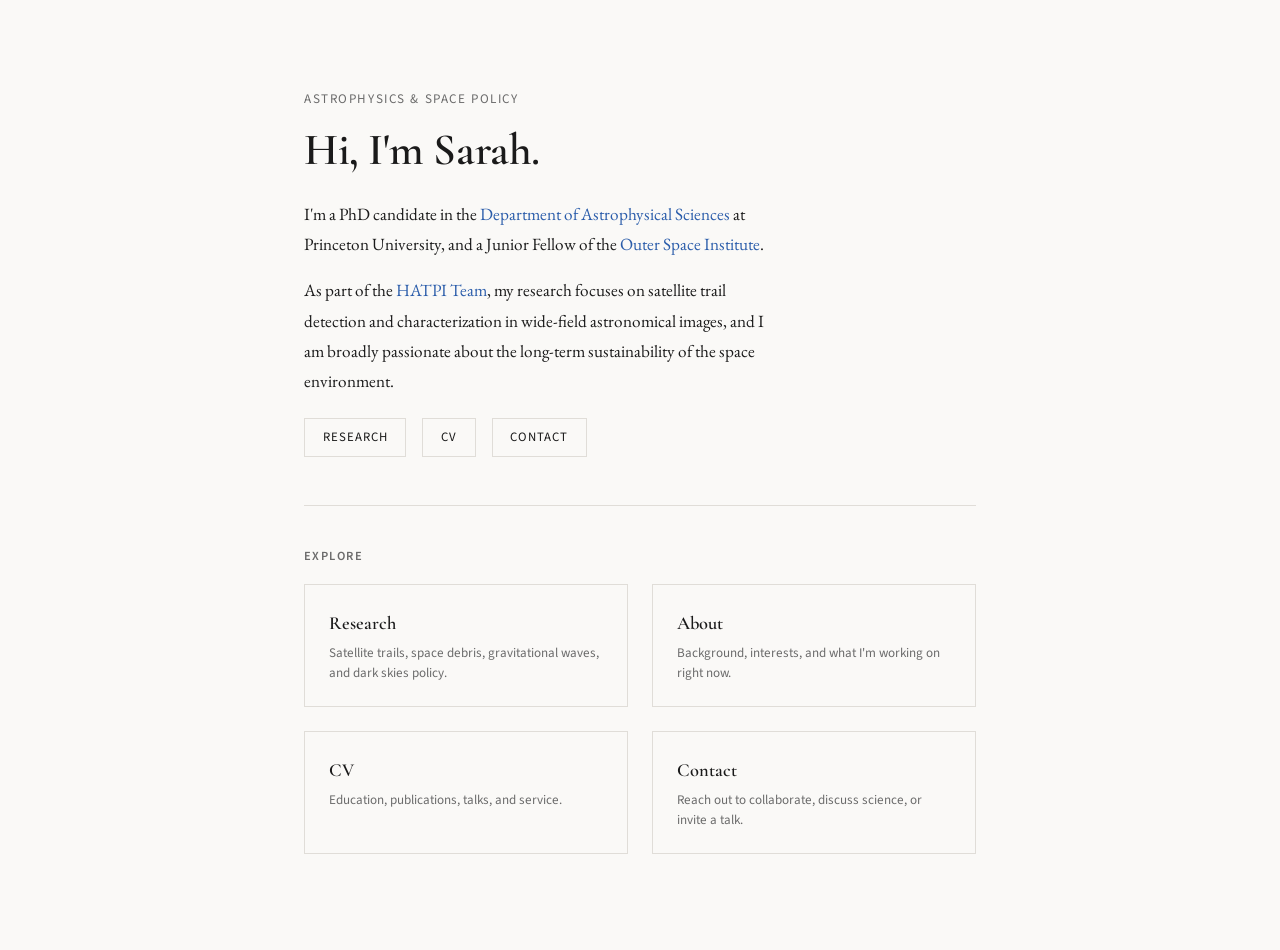
==== index.html @ 25953d13 "Add HATPI Team affiliation to research description" ====
<!DOCTYPE html>
<html lang="en">
<head>
  <meta charset="UTF-8" />
  <meta name="viewport" content="width=device-width, initial-scale=1" />
  <title>Sarah Thiele | Astrophysics</title>
  <meta name="description" content="Sarah Thiele — PhD candidate in astrophysics at Princeton University studying satellite trails and space sustainability." />
  <link rel="preconnect" href="https://fonts.googleapis.com" />
  <link rel="preconnect" href="https://fonts.gstatic.com" crossorigin />
  <link href="https://fonts.googleapis.com/css2?family=Cormorant+Garamond:wght@400;600&family=EB+Garamond:ital,wght@0,400;1,400&family=Source+Sans+3:wght@300;400;600&display=swap" rel="stylesheet" />
  <link rel="stylesheet" href="style.css" />
</head>
<body>
<script src="nav.js"></script>

<main>
  <section class="hero">
    <div class="hero-text">
      <p class="tagline">Astrophysics &amp; Space Policy</p>
      <h1>Hi, I'm Sarah.</h1>
      <p>
        I'm a PhD candidate in the <a href="https://www.astro.princeton.edu/">Department of Astrophysical Sciences</a> at Princeton University, and a Junior Fellow of the <a href="http://outerspaceinstitute.ca/">Outer Space Institute</a>.
      </p>
      <p>
        As part of the <a href="https://hatpi.org/">HATPI Team</a>, my research focuses on satellite trail detection and characterization in wide-field astronomical images, and I am broadly passionate about the long-term sustainability of the space environment.
      </p>
      <div class="hero-links">
        <a class="btn" href="research.html">Research</a>
        <a class="btn" href="cv.html">CV</a>
        <a class="btn" href="contact.html">Contact</a>
      </div>
    </div>
    <div class="hero-photo">
      <!--
        Replace the src below with your own photo.
        Rename your photo file to "photo.jpg" and put it in the same folder,
        or update the path here.
      -->
      <img src="photo.jpg" alt="Sarah Thiele" onerror="this.style.display='none'" />
    </div>
  </section>

  <h3>Explore</h3>
  <div class="quick-links">
    <a class="ql-card" href="research.html">
      <div class="ql-title">Research</div>
      <div class="ql-desc">Satellite trails, space debris, gravitational waves, and dark skies policy.</div>
    </a>
    <a class="ql-card" href="about.html">
      <div class="ql-title">About</div>
      <div class="ql-desc">Background, interests, and what I'm working on right now.</div>
    </a>
    <a class="ql-card" href="cv.html">
      <div class="ql-title">CV</div>
      <div class="ql-desc">Education, publications, talks, and service.</div>
    </a>
    <a class="ql-card" href="contact.html">
      <div class="ql-title">Contact</div>
      <div class="ql-desc">Reach out to collaborate, discuss science, or invite a talk.</div>
    </a>
  </div>
</main>

</body>
</html>
---- style.css ----
/* ─── Tokens ─────────────────────────────────────────────── */
:root {
  --bg:       #faf9f7;
  --fg:       #1a1a1a;
  --muted:    #6b6b6b;
  --rule:     #e0ddd8;
  --accent:   #2a5caa;
  --accent-h: #1e4488;
  --max:      720px;
  --nav-h:    60px;
}

/* ─── Reset ──────────────────────────────────────────────── */
*, *::before, *::after { box-sizing: border-box; margin: 0; padding: 0; }
html { font-size: 16px; scroll-behavior: smooth; }

body {
  background: var(--bg);
  color: var(--fg);
  font-family: 'EB Garamond', Georgia, serif;
  font-size: 1.075rem;
  line-height: 1.75;
  -webkit-font-smoothing: antialiased;
}

/* ─── Nav ────────────────────────────────────────────────── */
nav {
  position: sticky;
  top: 0;
  z-index: 100;
  background: var(--bg);
  border-bottom: 1px solid var(--rule);
  height: var(--nav-h);
  display: flex;
  align-items: center;
}

nav .inner {
  max-width: var(--max);
  width: 100%;
  margin: 0 auto;
  padding: 0 1.5rem;
  display: flex;
  justify-content: space-between;
  align-items: center;
}

nav .brand {
  font-family: 'Cormorant Garamond', Georgia, serif;
  font-size: 1.2rem;
  font-weight: 600;
  letter-spacing: 0.02em;
  color: var(--fg);
  text-decoration: none;
}

nav ul {
  list-style: none;
  display: flex;
  gap: 1.8rem;
}

nav ul a {
  font-family: 'Source Sans 3', sans-serif;
  font-size: 0.82rem;
  font-weight: 400;
  letter-spacing: 0.1em;
  text-transform: uppercase;
  color: var(--muted);
  text-decoration: none;
  transition: color 0.15s;
}

nav ul a:hover,
nav ul a.active { color: var(--fg); }

/* ─── Layout ─────────────────────────────────────────────── */
main {
  max-width: var(--max);
  margin: 0 auto;
  padding: 3.5rem 1.5rem 6rem;
}

/* ─── Typography ─────────────────────────────────────────── */
h1 {
  font-family: 'Cormorant Garamond', Georgia, serif;
  font-size: clamp(2rem, 5vw, 2.8rem);
  font-weight: 600;
  line-height: 1.15;
  letter-spacing: -0.01em;
  margin-bottom: 1.4rem;
}

h2 {
  font-family: 'Cormorant Garamond', Georgia, serif;
  font-size: 1.55rem;
  font-weight: 600;
  margin: 2.8rem 0 0.7rem;
  letter-spacing: -0.005em;
}

h3 {
  font-family: 'Source Sans 3', sans-serif;
  font-size: 0.78rem;
  font-weight: 600;
  letter-spacing: 0.12em;
  text-transform: uppercase;
  color: var(--muted);
  margin: 2rem 0 0.5rem;
}

p { margin-bottom: 1rem; }
p:last-child { margin-bottom: 0; }

a { color: var(--accent); text-decoration: none; }
a:hover { color: var(--accent-h); text-decoration: underline; }

hr {
  border: none;
  border-top: 1px solid var(--rule);
  margin: 2.5rem 0;
}

/* ─── Home hero ──────────────────────────────────────────── */
.hero {
  display: grid;
  grid-template-columns: 1fr 160px;
  gap: 2.5rem;
  align-items: start;
  padding: 2rem 0 3rem;
  border-bottom: 1px solid var(--rule);
  margin-bottom: 2.5rem;
}

.hero-text .tagline {
  font-family: 'Source Sans 3', sans-serif;
  font-size: 0.82rem;
  letter-spacing: 0.12em;
  text-transform: uppercase;
  color: var(--muted);
  margin-bottom: 0.9rem;
}

.hero-photo img {
  width: 160px;
  height: 160px;
  border-radius: 50%;
  object-fit: cover;
  display: block;
  filter: grayscale(10%);
}

.hero-links {
  display: flex;
  gap: 1rem;
  flex-wrap: wrap;
  margin-top: 1.4rem;
}

.btn {
  font-family: 'Source Sans 3', sans-serif;
  font-size: 0.8rem;
  letter-spacing: 0.08em;
  text-transform: uppercase;
  color: var(--fg);
  border: 1px solid var(--rule);
  padding: 0.45rem 1.1rem;
  text-decoration: none;
  transition: border-color 0.15s, color 0.15s;
}

.btn:hover {
  border-color: var(--fg);
  color: var(--fg);
  text-decoration: none;
}

/* ─── Home quick-links section ───────────────────────────── */
.quick-links {
  display: grid;
  grid-template-columns: repeat(2, 1fr);
  gap: 1.5rem;
  margin-top: 1rem;
}

.ql-card {
  border: 1px solid var(--rule);
  padding: 1.4rem 1.5rem;
  text-decoration: none;
  color: var(--fg);
  transition: border-color 0.15s;
  display: block;
}

.ql-card:hover { border-color: var(--accent); text-decoration: none; }

.ql-card .ql-title {
  font-family: 'Cormorant Garamond', Georgia, serif;
  font-size: 1.15rem;
  font-weight: 600;
  margin-bottom: 0.3rem;
}

.ql-card .ql-desc {
  font-family: 'Source Sans 3', sans-serif;
  font-size: 0.82rem;
  color: var(--muted);
  line-height: 1.5;
}

/* ─── Research cards ─────────────────────────────────────── */
.research-item {
  border-top: 1px solid var(--rule);
  padding: 2rem 0;
}

.research-item:last-child { border-bottom: 1px solid var(--rule); }

.research-item .meta {
  font-family: 'Source Sans 3', sans-serif;
  font-size: 0.78rem;
  letter-spacing: 0.08em;
  text-transform: uppercase;
  color: var(--muted);
  margin-bottom: 0.5rem;
}

.research-item h2 {
  margin: 0 0 0.7rem;
  font-size: 1.25rem;
}

.research-item .tags {
  display: flex;
  flex-wrap: wrap;
  gap: 0.4rem;
  margin-top: 0.9rem;
}

.tag {
  font-family: 'Source Sans 3', sans-serif;
  font-size: 0.72rem;
  letter-spacing: 0.06em;
  text-transform: uppercase;
  border: 1px solid var(--rule);
  color: var(--muted);
  padding: 0.2rem 0.6rem;
}

/* ─── CV-style table ─────────────────────────────────────── */
.cv-section { margin-bottom: 2.5rem; }

.cv-row {
  display: grid;
  grid-template-columns: 90px 1fr;
  gap: 1rem;
  padding: 0.6rem 0;
  border-top: 1px solid var(--rule);
  font-size: 0.97rem;
}

.cv-row:last-child { border-bottom: 1px solid var(--rule); }

.cv-year {
  font-family: 'Source Sans 3', sans-serif;
  font-size: 0.78rem;
  color: var(--muted);
  padding-top: 0.15rem;
}

/* ─── Contact ────────────────────────────────────────────── */
.contact-grid {
  display: grid;
  grid-template-columns: 1fr 1fr;
  gap: 1.5rem;
  margin-top: 1.5rem;
}

.contact-item .label {
  font-family: 'Source Sans 3', sans-serif;
  font-size: 0.72rem;
  letter-spacing: 0.12em;
  text-transform: uppercase;
  color: var(--muted);
  margin-bottom: 0.3rem;
}

/* ─── Footer ─────────────────────────────────────────────── */
footer {
  border-top: 1px solid var(--rule);
  padding: 2rem 1.5rem;
  text-align: center;
}

footer .inner {
  max-width: var(--max);
  margin: 0 auto;
  font-family: 'Source Sans 3', sans-serif;
  font-size: 0.78rem;
  color: var(--muted);
  display: flex;
  justify-content: space-between;
  align-items: center;
  flex-wrap: wrap;
  gap: 0.5rem;
}

footer .social-links { display: flex; gap: 1.2rem; }
footer .social-links a { color: var(--muted); transition: color 0.15s; }
footer .social-links a:hover { color: var(--fg); text-decoration: none; }

/* ─── Responsive ─────────────────────────────────────────── */
@media (max-width: 600px) {
  .hero { grid-template-columns: 1fr; }
  .hero-photo { display: none; }
  .quick-links { grid-template-columns: 1fr; }
  .contact-grid { grid-template-columns: 1fr; }
  .cv-row { grid-template-columns: 1fr; gap: 0.2rem; }
  nav ul { gap: 1rem; }
}
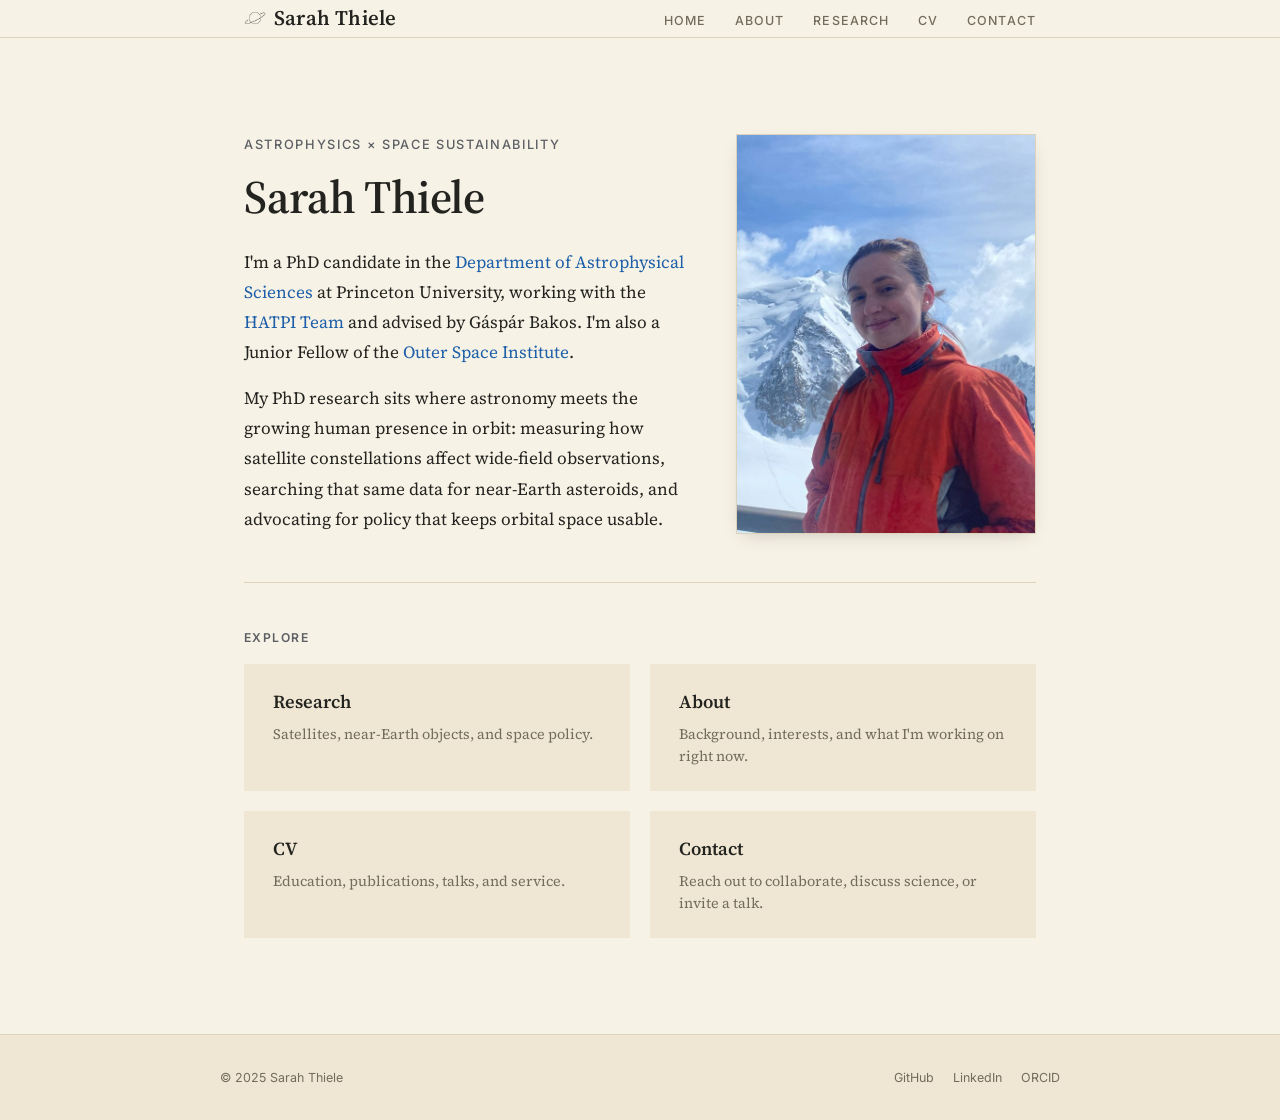
==== commit 633bb7ef: "Redesign site with academic cream/blue palette, new photo and content Overhauls the visual design (t" ====
--- a/index.html
+++ b/index.html
@@ -7,28 +7,24 @@
   <meta name="description" content="Sarah Thiele — PhD candidate in astrophysics at Princeton University studying satellite trails and space sustainability." />
   <link rel="preconnect" href="https://fonts.googleapis.com" />
   <link rel="preconnect" href="https://fonts.gstatic.com" crossorigin />
-  <link href="https://fonts.googleapis.com/css2?family=Cormorant+Garamond:wght@400;600&family=EB+Garamond:ital,wght@0,400;1,400&family=Source+Sans+3:wght@300;400;600&display=swap" rel="stylesheet" />
+  <link href="https://fonts.googleapis.com/css2?family=Source+Serif+4:ital,wght@0,400;0,600;1,400&family=Inter:wght@400;500;600&display=swap" rel="stylesheet" />
+  <link rel="icon" type="image/png" href="saturn-icon.png" />
   <link rel="stylesheet" href="style.css" />
 </head>
 <body>
-<script src="nav.js"></script>
+<script src="nav.js" defer></script>
 
 <main>
   <section class="hero">
     <div class="hero-text">
-      <p class="tagline">Astrophysics &amp; Space Policy</p>
-      <h1>Hi, I'm Sarah.</h1>
+      <p class="tagline">Astrophysics × Space Sustainability</p>
+      <h1>Sarah Thiele</h1>
       <p>
-        I'm a PhD candidate in the <a href="https://www.astro.princeton.edu/">Department of Astrophysical Sciences</a> at Princeton University, and a Junior Fellow of the <a href="http://outerspaceinstitute.ca/">Outer Space Institute</a>.
+        I'm a PhD candidate in the <a href="https://www.astro.princeton.edu/">Department of Astrophysical Sciences</a> at Princeton University, working with the <a href="https://hatpi.org/">HATPI Team</a> and advised by Gáspár Bakos. I'm also a Junior Fellow of the <a href="http://outerspaceinstitute.ca/">Outer Space Institute</a>.
       </p>
       <p>
-        As part of the <a href="https://hatpi.org/">HATPI Team</a>, my research focuses on satellite trail detection and characterization in wide-field astronomical images, and I am broadly passionate about the long-term sustainability of the space environment.
+        My PhD research sits where astronomy meets the growing human presence in orbit: measuring how satellite constellations affect wide-field observations, searching that same data for near-Earth asteroids, and advocating for policy that keeps orbital space usable.
       </p>
-      <div class="hero-links">
-        <a class="btn" href="research.html">Research</a>
-        <a class="btn" href="cv.html">CV</a>
-        <a class="btn" href="contact.html">Contact</a>
-      </div>
     </div>
     <div class="hero-photo">
       <!--
@@ -44,7 +40,7 @@
   <div class="quick-links">
     <a class="ql-card" href="research.html">
       <div class="ql-title">Research</div>
-      <div class="ql-desc">Satellite trails, space debris, gravitational waves, and dark skies policy.</div>
+      <div class="ql-desc">Satellites, near-Earth objects, and space policy.</div>
     </a>
     <a class="ql-card" href="about.html">
       <div class="ql-title">About</div>
--- a/style.css
+++ b/style.css
@@ -1,26 +1,34 @@
 /* ─── Tokens ─────────────────────────────────────────────── */
 :root {
-  --bg:       #faf9f7;
-  --fg:       #1a1a1a;
-  --muted:    #6b6b6b;
-  --rule:     #e0ddd8;
-  --accent:   #2a5caa;
-  --accent-h: #1e4488;
-  --max:      720px;
-  --nav-h:    60px;
+  --bg:        #f7f2e6;
+  --bg-soft:   #efe7d4;
+  --fg:        #23231f;
+  --muted:     #726c5c;
+  --rule:      #ddd3ba;
+  --blue:      #1d5fa8;
+  --blue-h:    #123f75;
+  --slate:     #5c5f63;
+  --slate-bg:  #e6e4de;
+  --max:       840px;
+  --nav-h:     64px;
 }
 
 /* ─── Reset ──────────────────────────────────────────────── */
 *, *::before, *::after { box-sizing: border-box; margin: 0; padding: 0; }
 html { font-size: 16px; scroll-behavior: smooth; }
 
+html, body { height: 100%; }
+
 body {
   background: var(--bg);
   color: var(--fg);
-  font-family: 'EB Garamond', Georgia, serif;
+  font-family: 'Source Serif 4', Georgia, serif;
   font-size: 1.075rem;
   line-height: 1.75;
   -webkit-font-smoothing: antialiased;
+  display: flex;
+  flex-direction: column;
+  min-height: 100vh;
 }
 
 /* ─── Nav ────────────────────────────────────────────────── */
@@ -46,14 +54,21 @@
 }
 
 nav .brand {
-  font-family: 'Cormorant Garamond', Georgia, serif;
-  font-size: 1.2rem;
-  font-weight: 600;
-  letter-spacing: 0.02em;
+  display: flex;
+  align-items: center;
+  gap: 0.5rem;
+  font-family: 'Source Serif 4', Georgia, serif;
+  font-size: 1.3rem;
+  font-weight: 600;
+  letter-spacing: 0.01em;
   color: var(--fg);
   text-decoration: none;
 }
 
+nav .brand img {
+  opacity: 0.95;
+}
+
 nav ul {
   list-style: none;
   display: flex;
@@ -61,30 +76,49 @@
 }
 
 nav ul a {
-  font-family: 'Source Sans 3', sans-serif;
-  font-size: 0.82rem;
-  font-weight: 400;
-  letter-spacing: 0.1em;
+  position: relative;
+  font-family: 'Inter', sans-serif;
+  font-size: 0.78rem;
+  font-weight: 500;
+  letter-spacing: 0.09em;
   text-transform: uppercase;
   color: var(--muted);
   text-decoration: none;
+  padding-bottom: 0.3rem;
   transition: color 0.15s;
 }
 
-nav ul a:hover,
+nav ul a::after {
+  content: '';
+  position: absolute;
+  left: 0;
+  right: 0;
+  bottom: 0;
+  height: 2px;
+  background: var(--blue);
+  transform: scaleX(0);
+  transform-origin: left;
+  transition: transform 0.2s ease;
+}
+
+nav ul a:hover { color: var(--fg); }
+nav ul a:hover::after,
+nav ul a.active::after { transform: scaleX(1); }
 nav ul a.active { color: var(--fg); }
 
 /* ─── Layout ─────────────────────────────────────────────── */
 main {
+  flex: 1 0 auto;
+  width: 100%;
   max-width: var(--max);
   margin: 0 auto;
-  padding: 3.5rem 1.5rem 6rem;
+  padding: 3.75rem 1.5rem 6rem;
 }
 
 /* ─── Typography ─────────────────────────────────────────── */
 h1 {
-  font-family: 'Cormorant Garamond', Georgia, serif;
-  font-size: clamp(2rem, 5vw, 2.8rem);
+  font-family: 'Source Serif 4', Georgia, serif;
+  font-size: clamp(2.1rem, 5vw, 2.9rem);
   font-weight: 600;
   line-height: 1.15;
   letter-spacing: -0.01em;
@@ -92,28 +126,28 @@
 }
 
 h2 {
-  font-family: 'Cormorant Garamond', Georgia, serif;
-  font-size: 1.55rem;
+  font-family: 'Source Serif 4', Georgia, serif;
+  font-size: 1.5rem;
   font-weight: 600;
   margin: 2.8rem 0 0.7rem;
   letter-spacing: -0.005em;
 }
 
 h3 {
-  font-family: 'Source Sans 3', sans-serif;
-  font-size: 0.78rem;
+  font-family: 'Inter', sans-serif;
+  font-size: 0.76rem;
   font-weight: 600;
   letter-spacing: 0.12em;
   text-transform: uppercase;
-  color: var(--muted);
+  color: var(--slate);
   margin: 2rem 0 0.5rem;
 }
 
 p { margin-bottom: 1rem; }
 p:last-child { margin-bottom: 0; }
 
-a { color: var(--accent); text-decoration: none; }
-a:hover { color: var(--accent-h); text-decoration: underline; }
+a { color: var(--blue); text-decoration: none; border-bottom: 1px solid transparent; }
+a:hover { color: var(--blue-h); border-bottom-color: currentColor; text-decoration: none; }
 
 hr {
   border: none;
@@ -121,89 +155,126 @@
   margin: 2.5rem 0;
 }
 
+/* ─── Section divider (hr / tick / label / tick / hr) ───────── */
+.section-divider {
+  display: flex;
+  flex-direction: column;
+  align-items: center;
+  margin: 3.5rem 0;
+}
+
+.section-divider hr {
+  width: 100%;
+  margin: 0;
+}
+
+.section-divider .divider-tick {
+  width: 1px;
+  height: 1.5rem;
+  background: var(--rule);
+}
+
+.section-divider h3 {
+  margin: 0.6rem 0;
+}
+
 /* ─── Home hero ──────────────────────────────────────────── */
 .hero {
   display: grid;
-  grid-template-columns: 1fr 160px;
-  gap: 2.5rem;
-  align-items: start;
-  padding: 2rem 0 3rem;
+  grid-template-columns: 1fr 300px;
+  gap: 2.75rem;
+  align-items: stretch;
+  padding: 2.25rem 0 3rem;
   border-bottom: 1px solid var(--rule);
-  margin-bottom: 2.5rem;
+  margin-bottom: 2.75rem;
 }
 
 .hero-text .tagline {
-  font-family: 'Source Sans 3', sans-serif;
-  font-size: 0.82rem;
-  letter-spacing: 0.12em;
-  text-transform: uppercase;
-  color: var(--muted);
+  font-family: 'Inter', sans-serif;
+  font-size: 0.8rem;
+  font-weight: 500;
+  letter-spacing: 0.13em;
+  text-transform: uppercase;
+  color: var(--slate);
   margin-bottom: 0.9rem;
 }
 
+.hero-photo {
+  height: 100%;
+}
+
 .hero-photo img {
-  width: 160px;
-  height: 160px;
-  border-radius: 50%;
+  width: 100%;
+  height: 100%;
+  min-height: 285px;
+  border-radius: 0;
   object-fit: cover;
   display: block;
-  filter: grayscale(10%);
+  border: 1px solid var(--rule);
+  box-shadow: 0 6px 18px -8px rgba(35, 35, 31, 0.25);
 }
 
 .hero-links {
   display: flex;
-  gap: 1rem;
+  gap: 0.9rem;
   flex-wrap: wrap;
-  margin-top: 1.4rem;
+  margin-top: 1.5rem;
 }
 
 .btn {
-  font-family: 'Source Sans 3', sans-serif;
-  font-size: 0.8rem;
-  letter-spacing: 0.08em;
-  text-transform: uppercase;
-  color: var(--fg);
-  border: 1px solid var(--rule);
-  padding: 0.45rem 1.1rem;
+  font-family: 'Inter', sans-serif;
+  font-size: 0.78rem;
+  font-weight: 500;
+  letter-spacing: 0.07em;
+  text-transform: uppercase;
+  color: var(--blue);
+  border: 1px solid var(--blue);
+  border-bottom: 1px solid var(--blue);
+  padding: 0.5rem 1.2rem;
   text-decoration: none;
-  transition: border-color 0.15s, color 0.15s;
+  transition: background-color 0.15s, color 0.15s;
 }
 
 .btn:hover {
-  border-color: var(--fg);
-  color: var(--fg);
-  text-decoration: none;
+  background-color: var(--blue);
+  color: var(--bg);
+  border-bottom-color: var(--blue);
 }
 
 /* ─── Home quick-links section ───────────────────────────── */
 .quick-links {
   display: grid;
   grid-template-columns: repeat(2, 1fr);
-  gap: 1.5rem;
+  gap: 1.25rem;
   margin-top: 1rem;
 }
 
 .ql-card {
-  border: 1px solid var(--rule);
-  padding: 1.4rem 1.5rem;
+  background: var(--bg-soft);
+  border-left: 3px solid transparent;
+  padding: 1.4rem 1.6rem;
   text-decoration: none;
   color: var(--fg);
-  transition: border-color 0.15s;
+  transition: border-color 0.15s, transform 0.15s;
   display: block;
 }
 
-.ql-card:hover { border-color: var(--accent); text-decoration: none; }
+.ql-card:hover {
+  border-left-color: var(--blue);
+  text-decoration: none;
+  transform: translateX(2px);
+}
 
 .ql-card .ql-title {
-  font-family: 'Cormorant Garamond', Georgia, serif;
+  font-family: 'Source Serif 4', Georgia, serif;
   font-size: 1.15rem;
   font-weight: 600;
-  margin-bottom: 0.3rem;
+  margin-bottom: 0.35rem;
 }
 
 .ql-card .ql-desc {
-  font-family: 'Source Sans 3', sans-serif;
-  font-size: 0.82rem;
+  font-family: 'Source Serif 4', serif;
+  font-size: 0.9rem;
   color: var(--muted);
   line-height: 1.5;
 }
@@ -211,40 +282,84 @@
 /* ─── Research cards ─────────────────────────────────────── */
 .research-item {
   border-top: 1px solid var(--rule);
-  padding: 2rem 0;
+  padding: 2.1rem 0;
 }
 
 .research-item:last-child { border-bottom: 1px solid var(--rule); }
 
 .research-item .meta {
-  font-family: 'Source Sans 3', sans-serif;
-  font-size: 0.78rem;
+  font-family: 'Inter', sans-serif;
+  font-size: 0.76rem;
+  font-weight: 500;
   letter-spacing: 0.08em;
   text-transform: uppercase;
-  color: var(--muted);
+  color: var(--slate);
   margin-bottom: 0.5rem;
 }
 
 .research-item h2 {
   margin: 0 0 0.7rem;
-  font-size: 1.25rem;
+  font-size: 1.3rem;
 }
 
 .research-item .tags {
   display: flex;
   flex-wrap: wrap;
-  gap: 0.4rem;
-  margin-top: 0.9rem;
+  gap: 0.5rem;
+  margin-top: 1rem;
+}
+
+.paper-list {
+  list-style: none;
+  display: flex;
+  flex-direction: column;
+  gap: 0.85rem;
+  margin: 1rem 0 0;
+  font-size: 0.95rem;
+  line-height: 1.55;
+}
+
+.paper-list strong {
+  font-weight: 600;
+}
+
+.research-figure {
+  margin: 1.25rem 0;
+}
+
+.research-figure img {
+  display: block;
+  width: 100%;
+  height: auto;
+  border: 1px solid var(--rule);
+}
+
+.research-figure figcaption {
+  font-family: 'Inter', sans-serif;
+  font-size: 0.78rem;
+  color: var(--muted);
+  margin-top: 0.6rem;
+  line-height: 1.5;
+}
+
+.research-figure figcaption code {
+  font-family: ui-monospace, 'SF Mono', Menlo, monospace;
+  font-size: 0.9em;
+  background: var(--bg-soft);
+  padding: 0.05rem 0.3rem;
+  border-radius: 3px;
 }
 
 .tag {
-  font-family: 'Source Sans 3', sans-serif;
-  font-size: 0.72rem;
-  letter-spacing: 0.06em;
-  text-transform: uppercase;
-  border: 1px solid var(--rule);
-  color: var(--muted);
-  padding: 0.2rem 0.6rem;
+  font-family: 'Inter', sans-serif;
+  font-size: 0.7rem;
+  font-weight: 500;
+  letter-spacing: 0.05em;
+  text-transform: uppercase;
+  background: var(--slate-bg);
+  color: var(--slate);
+  border-radius: 3px;
+  padding: 0.25rem 0.65rem;
 }
 
 /* ─── CV-style table ─────────────────────────────────────── */
@@ -254,40 +369,47 @@
   display: grid;
   grid-template-columns: 90px 1fr;
   gap: 1rem;
-  padding: 0.6rem 0;
+  padding: 0.7rem 0.5rem;
+  margin: 0 -0.5rem;
   border-top: 1px solid var(--rule);
   font-size: 0.97rem;
+  transition: background-color 0.15s;
 }
 
 .cv-row:last-child { border-bottom: 1px solid var(--rule); }
+.cv-row:hover { background: var(--bg-soft); }
 
 .cv-year {
-  font-family: 'Source Sans 3', sans-serif;
+  font-family: 'Inter', sans-serif;
   font-size: 0.78rem;
-  color: var(--muted);
-  padding-top: 0.15rem;
+  font-weight: 500;
+  color: var(--blue);
+  padding-top: 0.2rem;
 }
 
 /* ─── Contact ────────────────────────────────────────────── */
 .contact-grid {
   display: grid;
   grid-template-columns: 1fr 1fr;
-  gap: 1.5rem;
+  gap: 1.75rem;
   margin-top: 1.5rem;
 }
 
 .contact-item .label {
-  font-family: 'Source Sans 3', sans-serif;
-  font-size: 0.72rem;
+  font-family: 'Inter', sans-serif;
+  font-size: 0.7rem;
+  font-weight: 600;
   letter-spacing: 0.12em;
   text-transform: uppercase;
-  color: var(--muted);
+  color: var(--slate);
   margin-bottom: 0.3rem;
 }
 
 /* ─── Footer ─────────────────────────────────────────────── */
 footer {
+  flex-shrink: 0;
   border-top: 1px solid var(--rule);
+  background: var(--bg-soft);
   padding: 2rem 1.5rem;
   text-align: center;
 }
@@ -295,7 +417,7 @@
 footer .inner {
   max-width: var(--max);
   margin: 0 auto;
-  font-family: 'Source Sans 3', sans-serif;
+  font-family: 'Inter', sans-serif;
   font-size: 0.78rem;
   color: var(--muted);
   display: flex;
@@ -306,8 +428,8 @@
 }
 
 footer .social-links { display: flex; gap: 1.2rem; }
-footer .social-links a { color: var(--muted); transition: color 0.15s; }
-footer .social-links a:hover { color: var(--fg); text-decoration: none; }
+footer .social-links a { color: var(--muted); border-bottom: none; transition: color 0.15s; }
+footer .social-links a:hover { color: var(--blue); text-decoration: none; }
 
 /* ─── Responsive ─────────────────────────────────────────── */
 @media (max-width: 600px) {
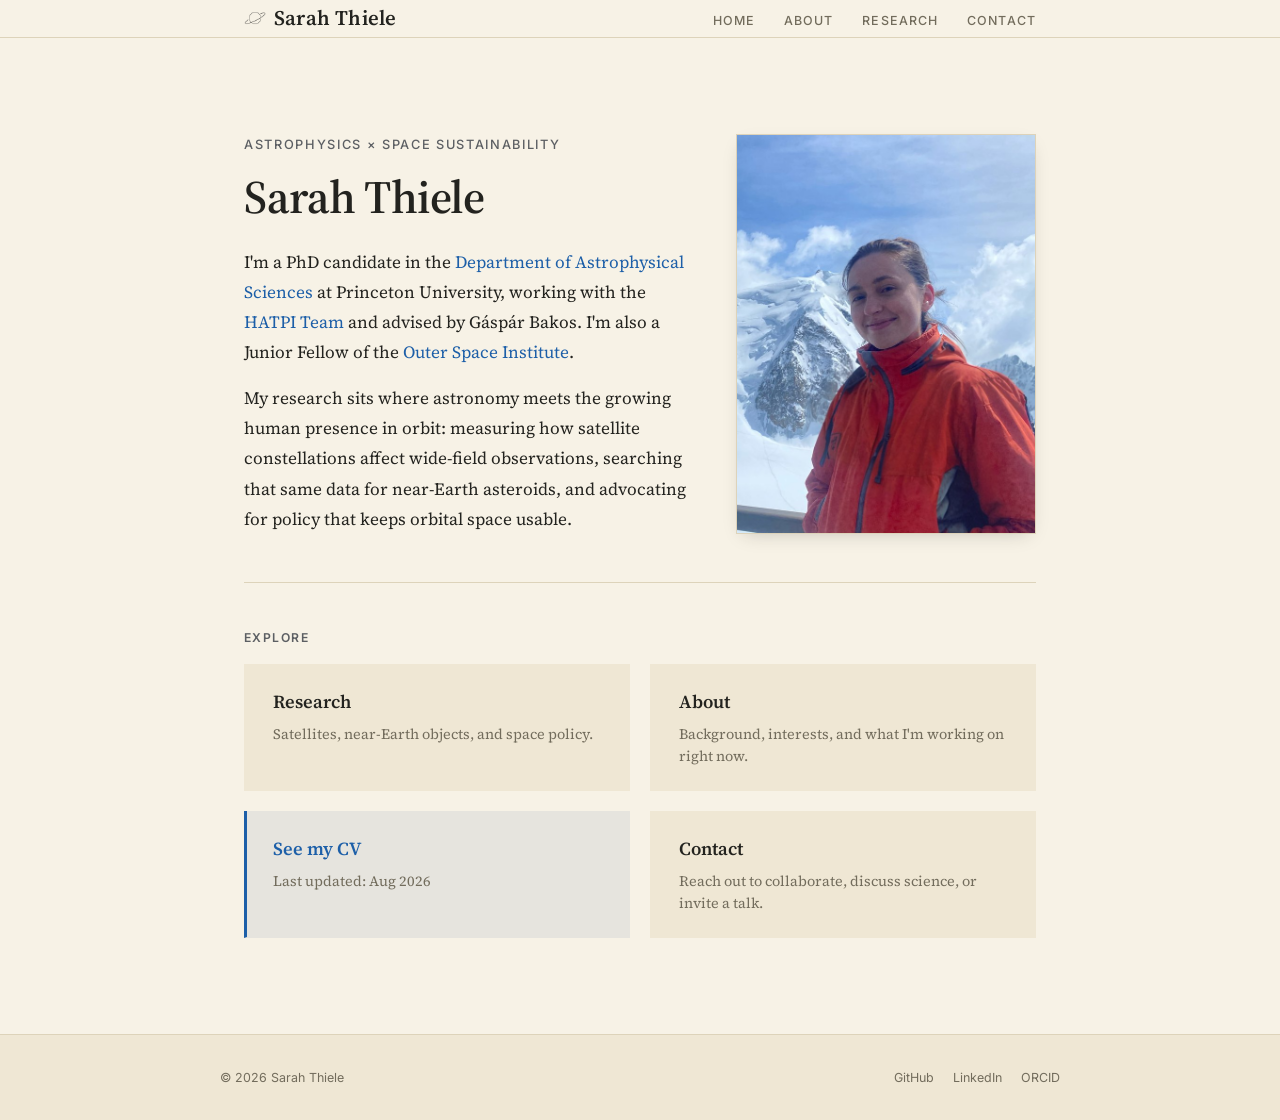
==== commit 2897a90d: "Rework research page, retire standalone CV page, refresh About copy Adds the CRASH Clock, NEO, and S" ====
--- a/index.html
+++ b/index.html
@@ -23,7 +23,7 @@
         I'm a PhD candidate in the <a href="https://www.astro.princeton.edu/">Department of Astrophysical Sciences</a> at Princeton University, working with the <a href="https://hatpi.org/">HATPI Team</a> and advised by Gáspár Bakos. I'm also a Junior Fellow of the <a href="http://outerspaceinstitute.ca/">Outer Space Institute</a>.
       </p>
       <p>
-        My PhD research sits where astronomy meets the growing human presence in orbit: measuring how satellite constellations affect wide-field observations, searching that same data for near-Earth asteroids, and advocating for policy that keeps orbital space usable.
+        My research sits where astronomy meets the growing human presence in orbit: measuring how satellite constellations affect wide-field observations, searching that same data for near-Earth asteroids, and advocating for policy that keeps orbital space usable.
       </p>
     </div>
     <div class="hero-photo">
@@ -46,9 +46,9 @@
       <div class="ql-title">About</div>
       <div class="ql-desc">Background, interests, and what I'm working on right now.</div>
     </a>
-    <a class="ql-card" href="cv.html">
-      <div class="ql-title">CV</div>
-      <div class="ql-desc">Education, publications, talks, and service.</div>
+    <a class="ql-card ql-cv" href="Thiele_CV_2026.pdf" target="_blank" rel="noopener">
+      <div class="ql-title">See my CV</div>
+      <div class="ql-desc">Last updated: Aug 2026</div>
     </a>
     <a class="ql-card" href="contact.html">
       <div class="ql-title">Contact</div>
--- a/style.css
+++ b/style.css
@@ -279,6 +279,20 @@
   line-height: 1.5;
 }
 
+.ql-card.ql-cv {
+  background: var(--slate-bg);
+  border-left: 3px solid var(--blue);
+}
+
+.ql-card.ql-cv .ql-title {
+  color: var(--blue);
+}
+
+.ql-card.ql-cv:hover {
+  border-color: var(--blue-h);
+  background: var(--bg-soft);
+}
+
 /* ─── Research cards ─────────────────────────────────────── */
 .research-item {
   border-top: 1px solid var(--rule);
@@ -317,6 +331,10 @@
   margin: 1rem 0 0;
   font-size: 0.95rem;
   line-height: 1.55;
+}
+
+.cite-meta {
+  color: var(--muted);
 }
 
 .paper-list strong {
@@ -350,6 +368,18 @@
   border-radius: 3px;
 }
 
+.research-figure.inset-left {
+  float: left;
+  width: 270px;
+  margin: 0.2rem 1.5rem 1rem 0;
+}
+
+.research-figure.inset {
+  float: right;
+  width: 440px;
+  margin: 0.2rem 0 1rem 1.5rem;
+}
+
 .tag {
   font-family: 'Inter', sans-serif;
   font-size: 0.7rem;
@@ -360,31 +390,6 @@
   color: var(--slate);
   border-radius: 3px;
   padding: 0.25rem 0.65rem;
-}
-
-/* ─── CV-style table ─────────────────────────────────────── */
-.cv-section { margin-bottom: 2.5rem; }
-
-.cv-row {
-  display: grid;
-  grid-template-columns: 90px 1fr;
-  gap: 1rem;
-  padding: 0.7rem 0.5rem;
-  margin: 0 -0.5rem;
-  border-top: 1px solid var(--rule);
-  font-size: 0.97rem;
-  transition: background-color 0.15s;
-}
-
-.cv-row:last-child { border-bottom: 1px solid var(--rule); }
-.cv-row:hover { background: var(--bg-soft); }
-
-.cv-year {
-  font-family: 'Inter', sans-serif;
-  font-size: 0.78rem;
-  font-weight: 500;
-  color: var(--blue);
-  padding-top: 0.2rem;
 }
 
 /* ─── Contact ────────────────────────────────────────────── */
@@ -437,6 +442,7 @@
   .hero-photo { display: none; }
   .quick-links { grid-template-columns: 1fr; }
   .contact-grid { grid-template-columns: 1fr; }
-  .cv-row { grid-template-columns: 1fr; gap: 0.2rem; }
+  .research-figure.inset,
+  .research-figure.inset-left { float: none; width: 100%; margin: 1rem 0; }
   nav ul { gap: 1rem; }
 }
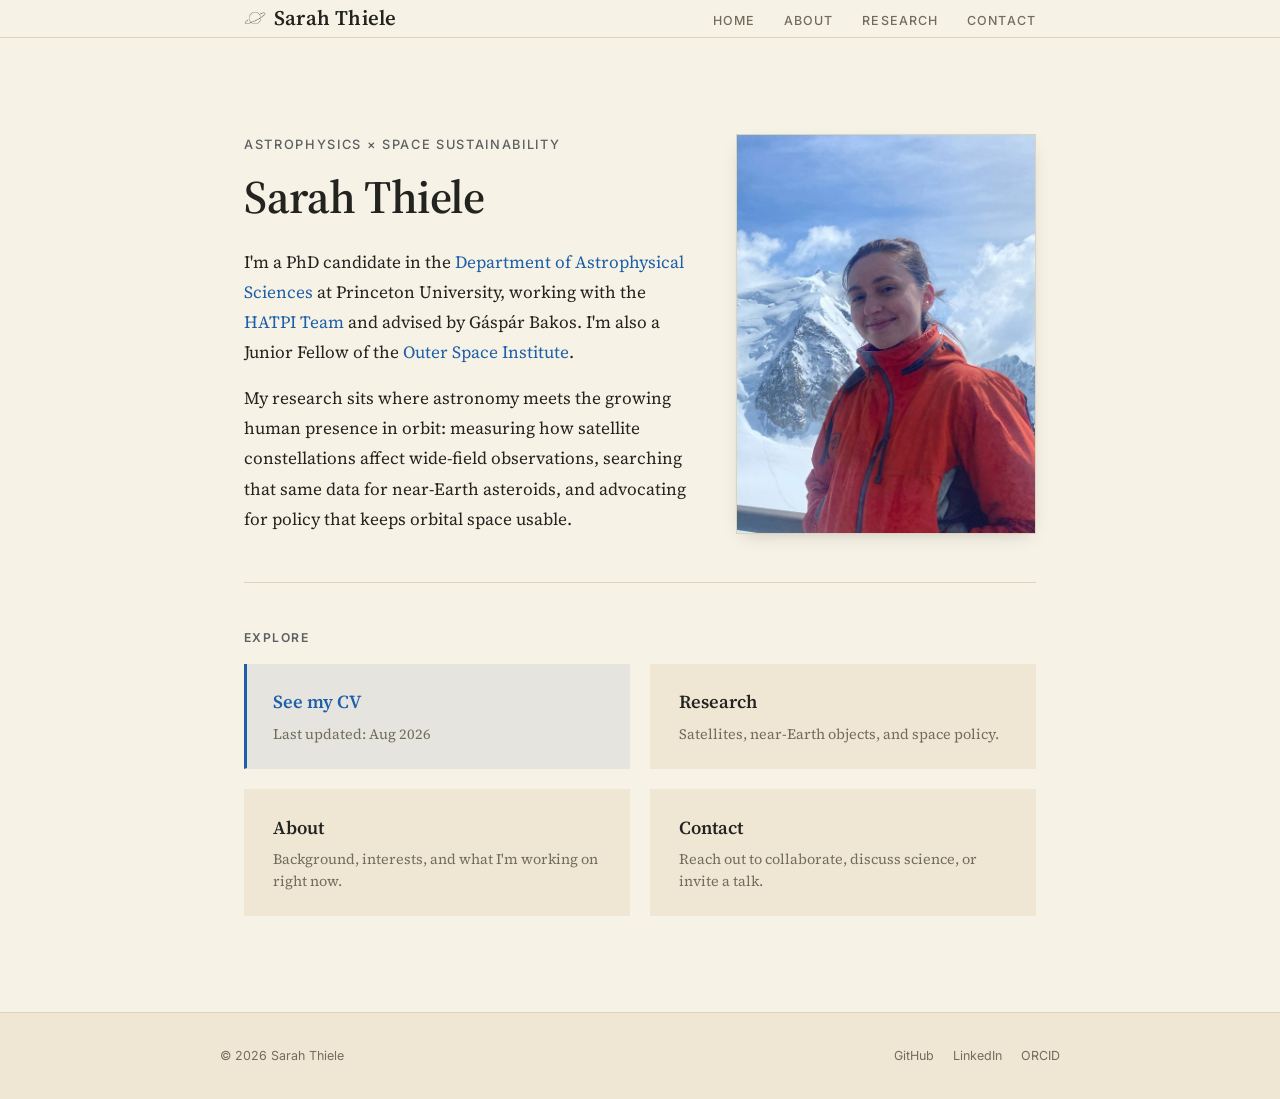
==== commit fa72510e: "Reorder home page buttons to put CV first" ====
--- a/index.html
+++ b/index.html
@@ -38,6 +38,10 @@
 
   <h3>Explore</h3>
   <div class="quick-links">
+    <a class="ql-card ql-cv" href="Thiele_CV_2026.pdf" target="_blank" rel="noopener">
+      <div class="ql-title">See my CV</div>
+      <div class="ql-desc">Last updated: Aug 2026</div>
+    </a>
     <a class="ql-card" href="research.html">
       <div class="ql-title">Research</div>
       <div class="ql-desc">Satellites, near-Earth objects, and space policy.</div>
@@ -45,10 +49,6 @@
     <a class="ql-card" href="about.html">
       <div class="ql-title">About</div>
       <div class="ql-desc">Background, interests, and what I'm working on right now.</div>
-    </a>
-    <a class="ql-card ql-cv" href="Thiele_CV_2026.pdf" target="_blank" rel="noopener">
-      <div class="ql-title">See my CV</div>
-      <div class="ql-desc">Last updated: Aug 2026</div>
     </a>
     <a class="ql-card" href="contact.html">
       <div class="ql-title">Contact</div>
--- a/style.css
+++ b/style.css
@@ -108,6 +108,7 @@
 
 /* ─── Layout ─────────────────────────────────────────────── */
 main {
+  position: relative;
   flex: 1 0 auto;
   width: 100%;
   max-width: var(--max);
@@ -436,6 +437,32 @@
 footer .social-links a { color: var(--muted); border-bottom: none; transition: color 0.15s; }
 footer .social-links a:hover { color: var(--blue); text-decoration: none; }
 
+/* ─── About page side photos ────────────────────────────── */
+.side-photo {
+  display: none;
+  position: absolute;
+  width: 200px;
+  border: 1px solid var(--rule);
+  background: var(--bg);
+  padding: 4px;
+  box-shadow: 0 8px 18px -8px rgba(35, 35, 31, 0.35);
+}
+
+@media (min-width: 1360px) {
+  .side-photo { display: block; }
+}
+
+.side-photo-talk {
+  width: 230px;
+  right: -255px;
+  top: 400px;
+}
+
+.side-photo-hiking {
+  left: -245px;
+  top: 140px;
+}
+
 /* ─── Responsive ─────────────────────────────────────────── */
 @media (max-width: 600px) {
   .hero { grid-template-columns: 1fr; }
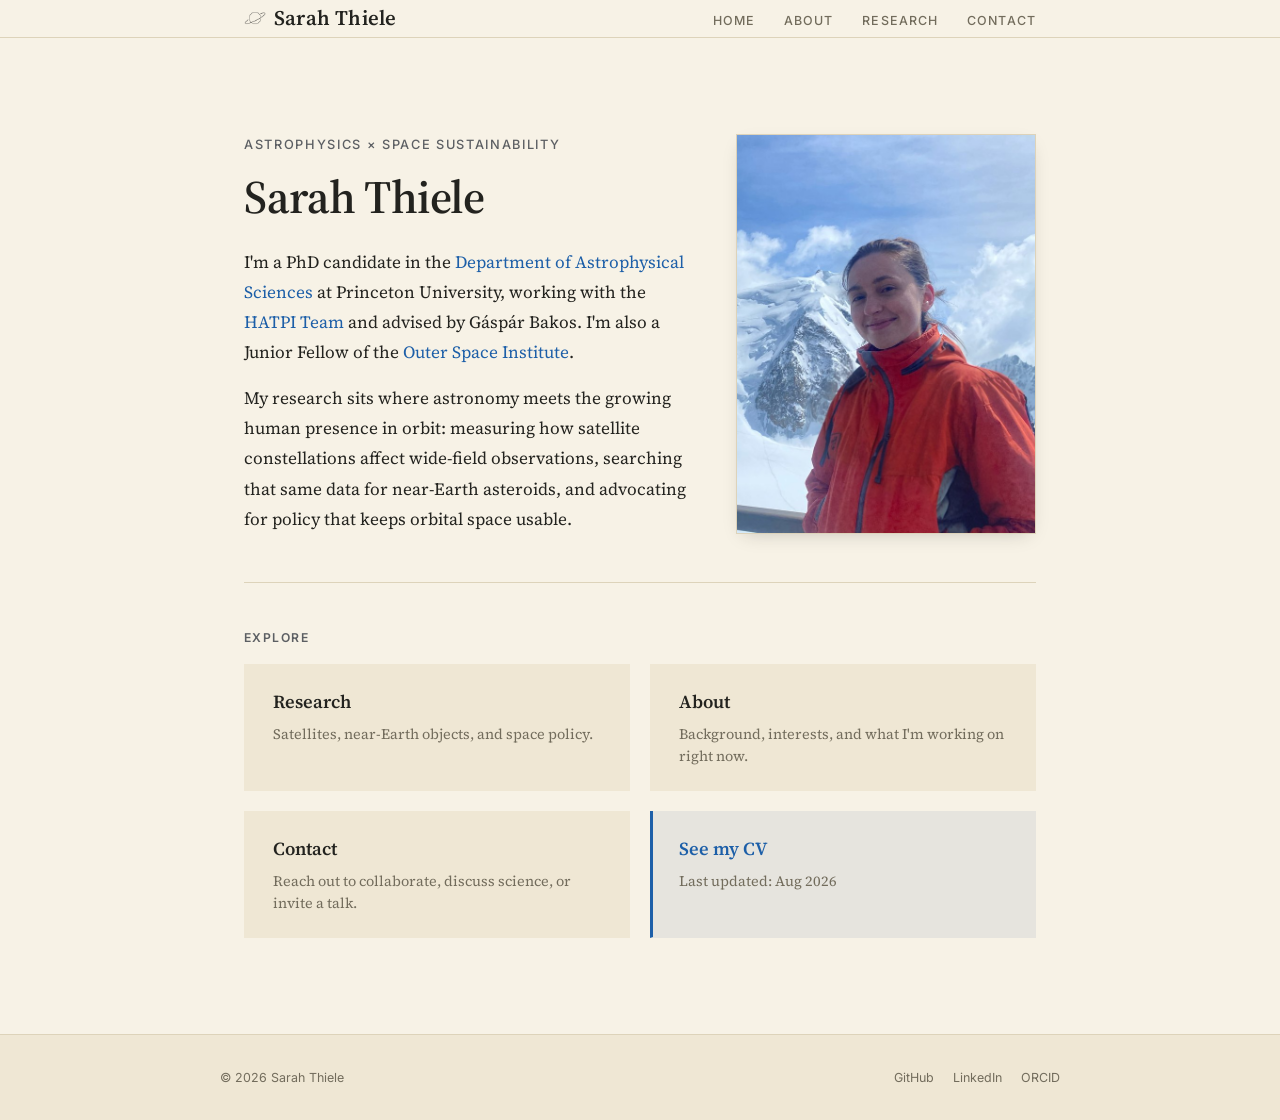
==== commit 610f75fe: "Reorder home page buttons: Research, About, Contact, CV" ====
--- a/index.html
+++ b/index.html
@@ -38,10 +38,6 @@
 
   <h3>Explore</h3>
   <div class="quick-links">
-    <a class="ql-card ql-cv" href="Thiele_CV_2026.pdf" target="_blank" rel="noopener">
-      <div class="ql-title">See my CV</div>
-      <div class="ql-desc">Last updated: Aug 2026</div>
-    </a>
     <a class="ql-card" href="research.html">
       <div class="ql-title">Research</div>
       <div class="ql-desc">Satellites, near-Earth objects, and space policy.</div>
@@ -54,6 +50,10 @@
       <div class="ql-title">Contact</div>
       <div class="ql-desc">Reach out to collaborate, discuss science, or invite a talk.</div>
     </a>
+    <a class="ql-card ql-cv" href="Thiele_CV_2026.pdf" target="_blank" rel="noopener">
+      <div class="ql-title">See my CV</div>
+      <div class="ql-desc">Last updated: Aug 2026</div>
+    </a>
   </div>
 </main>
 
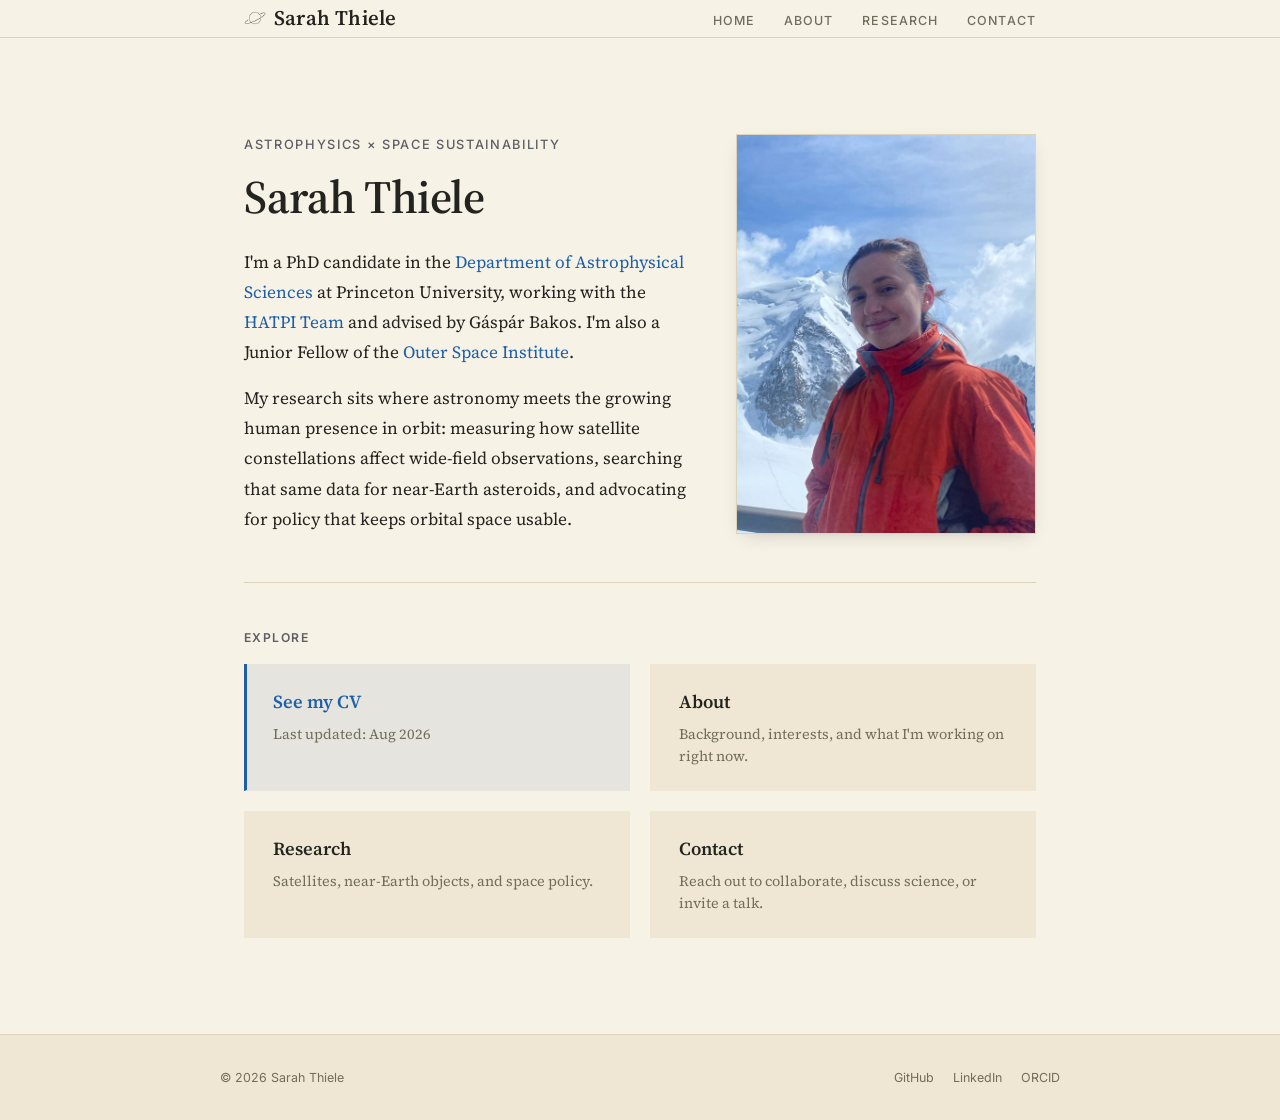
==== commit 6f4c461b: "Reorder home page buttons to mirror nav bar: CV, About, Research, Contact" ====
--- a/index.html
+++ b/index.html
@@ -38,21 +38,21 @@
 
   <h3>Explore</h3>
   <div class="quick-links">
-    <a class="ql-card" href="research.html">
-      <div class="ql-title">Research</div>
-      <div class="ql-desc">Satellites, near-Earth objects, and space policy.</div>
+    <a class="ql-card ql-cv" href="Thiele_CV_2026.pdf" target="_blank" rel="noopener">
+      <div class="ql-title">See my CV</div>
+      <div class="ql-desc">Last updated: Aug 2026</div>
     </a>
     <a class="ql-card" href="about.html">
       <div class="ql-title">About</div>
       <div class="ql-desc">Background, interests, and what I'm working on right now.</div>
     </a>
+    <a class="ql-card" href="research.html">
+      <div class="ql-title">Research</div>
+      <div class="ql-desc">Satellites, near-Earth objects, and space policy.</div>
+    </a>
     <a class="ql-card" href="contact.html">
       <div class="ql-title">Contact</div>
       <div class="ql-desc">Reach out to collaborate, discuss science, or invite a talk.</div>
-    </a>
-    <a class="ql-card ql-cv" href="Thiele_CV_2026.pdf" target="_blank" rel="noopener">
-      <div class="ql-title">See my CV</div>
-      <div class="ql-desc">Last updated: Aug 2026</div>
     </a>
   </div>
 </main>
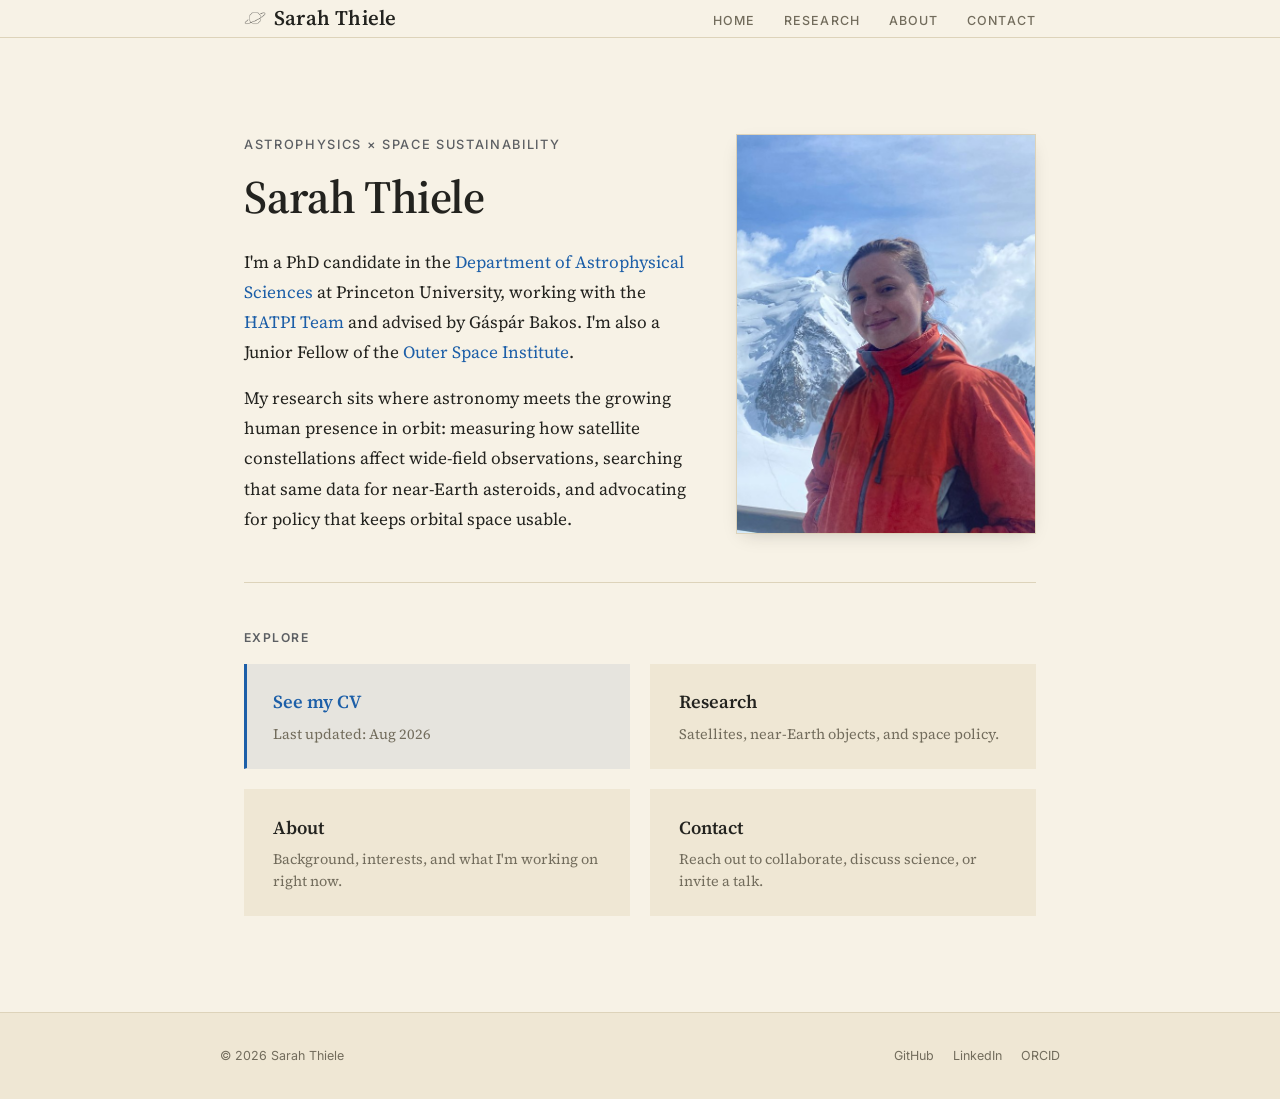
==== commit df1ca3ac: "Reorder nav bar to Home/Research/About/Contact; match home grid with CV first" ====
--- a/index.html
+++ b/index.html
@@ -42,13 +42,13 @@
       <div class="ql-title">See my CV</div>
       <div class="ql-desc">Last updated: Aug 2026</div>
     </a>
+    <a class="ql-card" href="research.html">
+      <div class="ql-title">Research</div>
+      <div class="ql-desc">Satellites, near-Earth objects, and space policy.</div>
+    </a>
     <a class="ql-card" href="about.html">
       <div class="ql-title">About</div>
       <div class="ql-desc">Background, interests, and what I'm working on right now.</div>
-    </a>
-    <a class="ql-card" href="research.html">
-      <div class="ql-title">Research</div>
-      <div class="ql-desc">Satellites, near-Earth objects, and space policy.</div>
     </a>
     <a class="ql-card" href="contact.html">
       <div class="ql-title">Contact</div>
